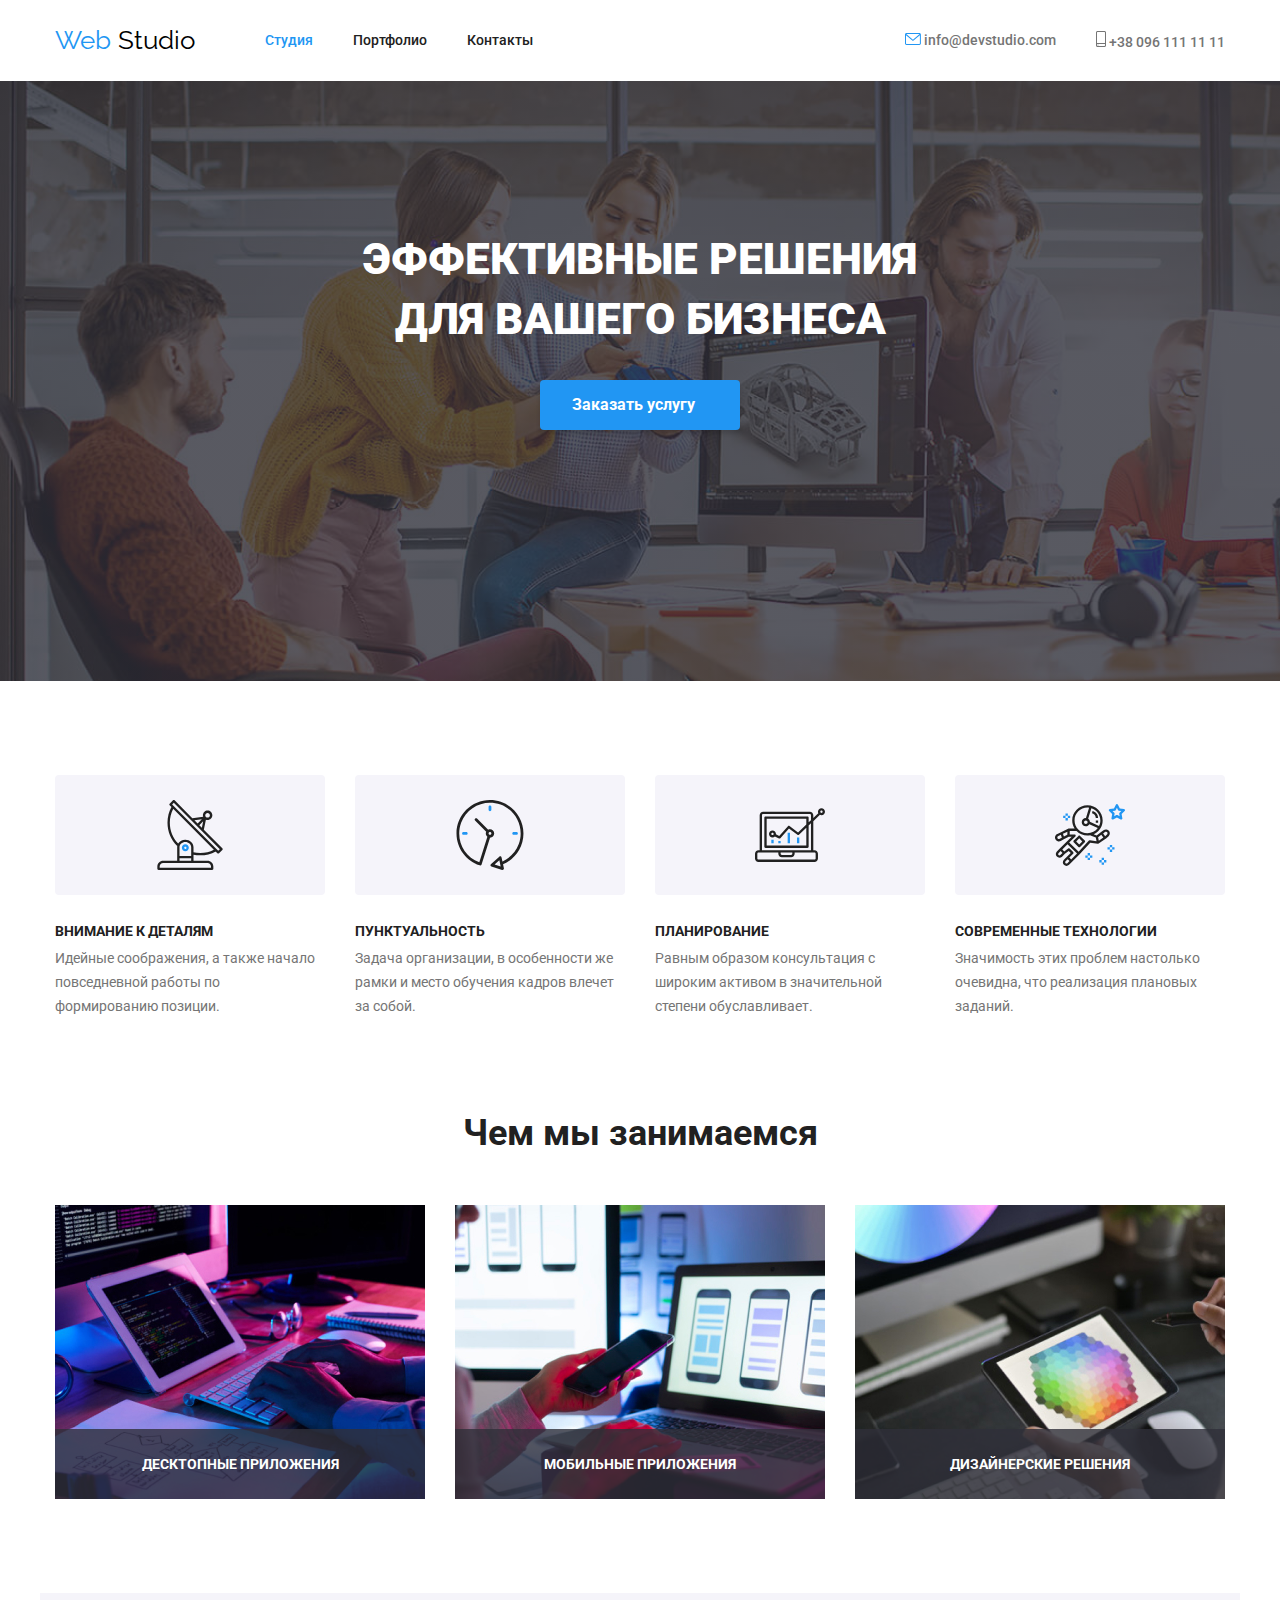
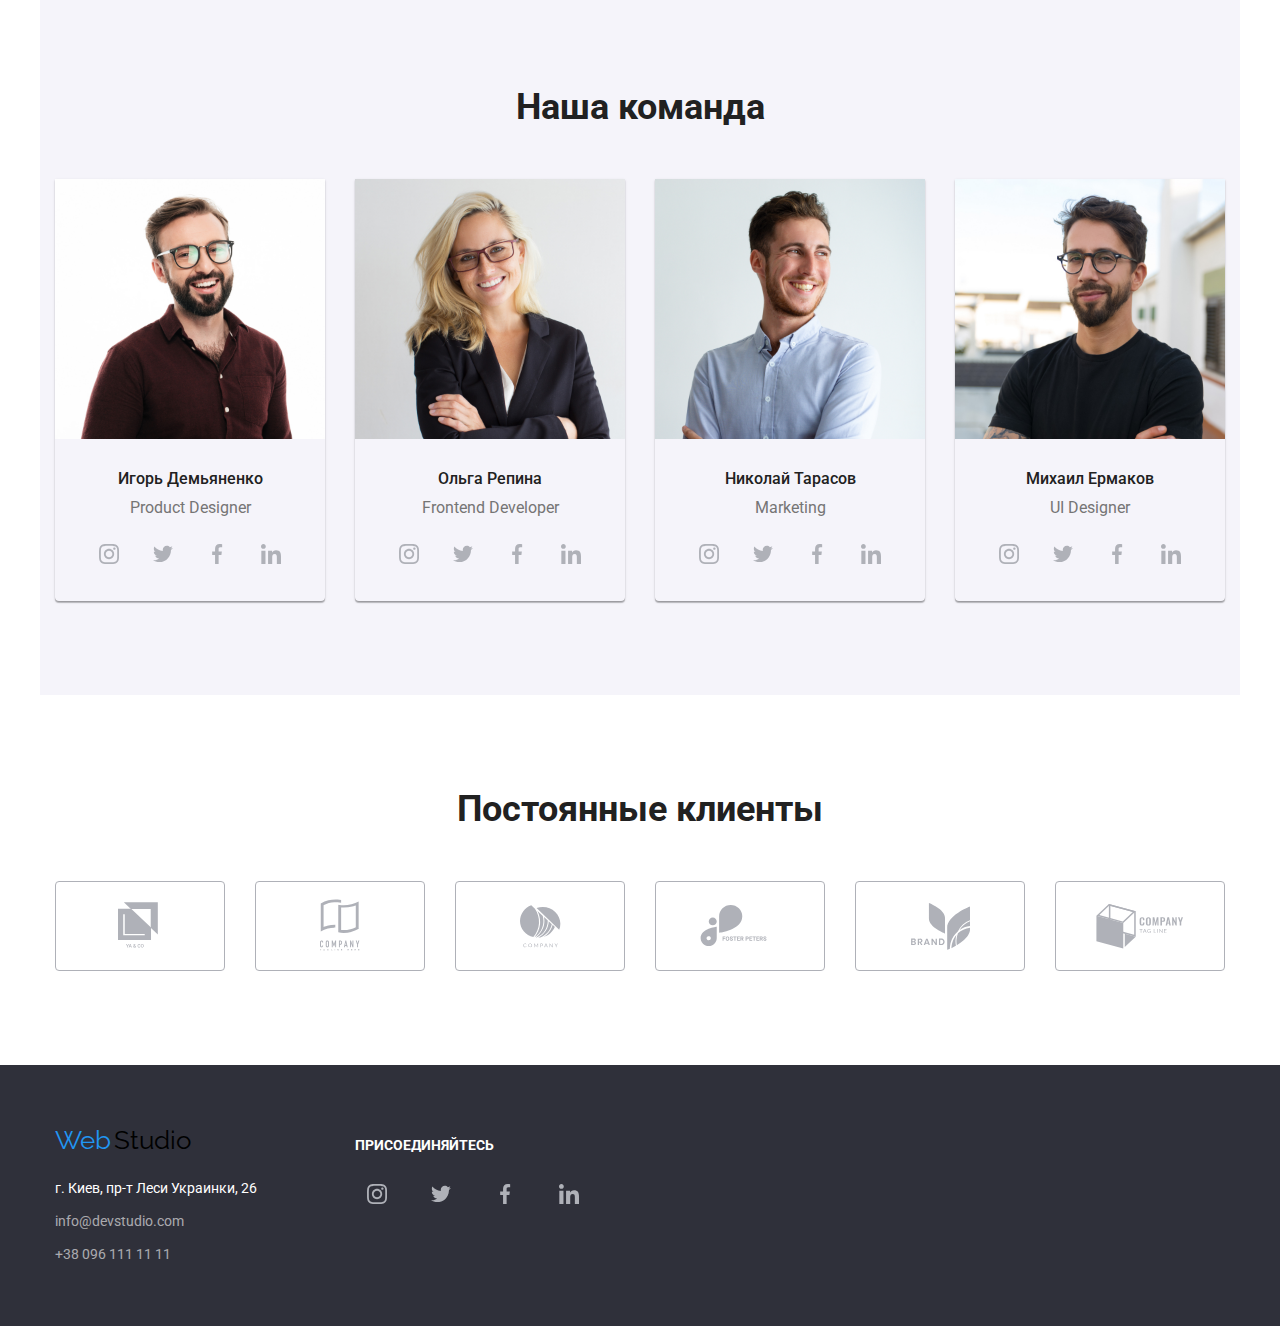
==== index.html @ 3f3c2514 "Верстка сайта ver.1" ====
<!DOCTYPE html>
<html lang="en">
<head>
    <meta charset="UTF-8">
    <meta name="viewport" content="width=device-width, initial-scale=1.0">
    <title>WebStudio</title>
    <link href="https://fonts.googleapis.com/css2?family=Raleway:wght@700&family=Roboto:wght@400;500;700;900&display=swap" rel="stylesheet">
    <link rel="stylesheet" href="./css/normalize.css">
    <link rel="stylesheet" href="./css/styles.css" >
    
    
</head>
<body>
    <!--Шапка-->
<header class="header">
    <div class="container">
        <div class="nav-container">
            <nav class="nav-container">
            
                <a class="logo link list" href="./index.html"><span class="title-web link list">Web </span><span class="title-studio link list">Studio</span></a>
                <ul class="site-nav list nav-container">
                    <li class="link"><a class="link list current" href="./index.html">Студия</a></li>
                    <li class="link"><a class="link list" href="./portfolio.html">Портфолио</a></li>
                    <li class="link"><a class="list link" href="">Контакты</a></li>
                </ul>
        
            </nav>
        
           <ul class="auth-nav list nav-container">
               <li class="link">
                   <a class="list link" href="mailto:info@devstudio.com">
                       <svg class="auth-nav-svg" width="16" height="12">
                           <use href="./images/symbol-defs.svg#icon-envelope"></use>
                       </svg>
                       info@devstudio.com
                   </a>   
               </li>
               <li class="link"><a class="list link" href="tel:+380961111111">
                <svg class="auth-nav-svg"  width="10" height="16">
                    <use href="./images/symbol-defs.svg#icon-smartphone"></use>
                </svg>
                +38 096 111 11 11</a></li>
           </ul>
        </div>
              
     </div>
</header>
<!--герой-->
<main>
    <section class="hero">
        <div class="container">
            <h1 class="hero-title">Эффективные решения <br> для вашего бизнеса</h1>
        <button class="baner list btn-baner" type="button">Заказать услугу</button>
        </div>
    </section>

<!--Особености-->

    <section class="promo" >
       <div class="container">
        <ul class="list">
            <li class="feature">
                    <div class="future-images">
                        <svg class="svg-future">
                            <use href="./images/symbol-defs.svg#icon-antenna"></use>
                        </svg>
                    </div>
                   <h3 class="title">Внимание к деталям</h3>
                   <p class="about">Идейные соображения, а также начало повседневной работы по формированию позиции.</p>
                
            </li>
            <li class="feature">
                    <div class="future-images">
                        <svg class="svg-future">
                            <use href="./images/symbol-defs.svg#icon-clock"></use>
                        </svg>
                    </div>
                   <h3 class="title">Пунктуальность</h3>
                   <p class="about">Задача организации, в особенности же рамки и место обучения кадров влечет за собой.</p>
           </li>
           <li class="feature">
                    <div class="future-images">
                        <svg class="svg-future">
                            <use href="./images/symbol-defs.svg#icon-diagram"></use>
                        </svg>
                    </div>
                   <h3 class="title">Планирование</h3>
                   <p class="about">Равным образом консультация с широким активом в значительной степени обуславливает.</p>
           </li>
           <li class="feature">
                    <div class="future-images">
                        <svg class="svg-future">
                            <use href="./images/symbol-defs.svg#icon-astronaut"></use>
                        </svg>
                    </div>            
                   <h3 class="title">Современные технологии</h3>
                   <p class="about">Значимость этих проблем настолько очевидна, что реализация плановых заданий.</p>
           </li>
        </ul>
       </div>
    </section>

    
<!--Чем мы занимаемся-->

    <section class="about-us"> 
          <div class="container">
            <h2 class="title-main">Чем мы занимаемся</h2>
            <ul class="list">
                <li class="box">
                    <img src="./images/box1.jpg" width="370" alt="box">
                    <h3 class="wwd">Десктопные приложения</h3>
                </li>
                <li class="box">
                    <img src="./images/box2.jpg" width="370" alt="box">
                    <h3 class="wwd"> Мобильные приложения</h3>
                </li>
                <li class="box">
                    <img src="./images/box3.jpg" width="370" alt="box">
                    <h3 class="wwd">Дизайнерские решения</h3>
                </li>
            </ul>
          </div>
    </section>

<!--Наша команда-->
    
    <section class="team">
        <div class="container">
            <h2 class="title-main">Наша команда</h2>
            <ul class="list">
                <li class="team-card">
                   <img src="./images/teamcard1.jpg" width="270" alt="team card">
                   <h3 class="team-name">Игорь Демьяненко</h3>
                   <p lang="en" class="team-prof"> Product Designer </p> 
                   <ul class="list social">
                        <li class="social-link">
                            <div class="team-icon">
                                <a href="" target="_blank" rel="noopener noreferrer">
                                    <svg class="team-icon-svg">
                                        <use href="./images/symbol-defs.svg#icon-instagram"></use>
                                    </svg> 
                                </a>
                            </div>
                        </li>
                        <li class="social-link">
                            <div class="team-icon">
                                <a href="" target="_blank" rel="noopener noreferrer">
                                    <svg class="team-icon-svg">
                                        <use href="./images/symbol-defs.svg#icon-twitter"></use>
                                    </svg> 
                                </a>
                            </div>
                        </li>
                        <li class="social-link">
                            <div class="team-icon">
                                <a href="" target="_blank" rel="noopener noreferrer">
                                    <svg class="team-icon-svg">
                                        <use href="./images/symbol-defs.svg#icon-facebook"></use>
                                    </svg> 
                                </a>
                            </div>
                        </li>
                        <li class="social-link">
                            <div class="team-icon">
                                <a href="" target="_blank" rel="noopener noreferrer">
                                    <svg class="team-icon-svg">
                                        <use href="./images/symbol-defs.svg#icon-linkedin"></use>
                                    </svg> 
                                </a>
                            </div>
                        </li>
                    </ul>
                </li>
                <li class="team-card">
                    <img src="./images/teamcard2.jpg" width="270" alt="team card">
                    <h3 class="team-name">Ольга Репина</h3>
                    <p lang="en" class="team-prof">Frontend Developer </p>
                    <ul class="list social">
                        <li class="social-link">
                            <div class="team-icon">
                                <a href="" target="_blank" rel="noopener noreferrer">
                                    <svg class="team-icon-svg">
                                        <use href="./images/symbol-defs.svg#icon-instagram"></use>
                                    </svg> 
                                </a>
                            </div>
                        </li>
                        <li class="social-link">
                            <div class="team-icon">
                                <a href="" target="_blank" rel="noopener noreferrer">
                                    <svg class="team-icon-svg">
                                        <use href="./images/symbol-defs.svg#icon-twitter"></use>
                                    </svg> 
                                </a>
                            </div>
                        </li>
                        <li class="social-link">
                            <div class="team-icon">
                                <a href="" target="_blank" rel="noopener noreferrer">
                                    <svg class="team-icon-svg">
                                        <use href="./images/symbol-defs.svg#icon-facebook"></use>
                                    </svg> 
                                </a>
                            </div>
                        </li>
                        <li class="social-link">
                            <div class="team-icon">
                                <a href="" target="_blank" rel="noopener noreferrer">
                                    <svg class="team-icon-svg">
                                        <use href="./images/symbol-defs.svg#icon-linkedin"></use>
                                    </svg> 
                                </a>
                            </div>
                        </li>
                    </ul>
                </li>    
                <li class="team-card">
                    <img src="./images/teamcard3.jpg" width="270" alt="team card">
                    <h3 class="team-name">Николай Тарасов</h3>
                    <p lang="en" class="team-prof"> Marketing </p>
                    <ul class="list social">
                        <li class="social-link">
                            <div class="team-icon">
                                <a href="" target="_blank" rel="noopener noreferrer">
                                    <svg class="team-icon-svg">
                                        <use href="./images/symbol-defs.svg#icon-instagram"></use>
                                    </svg> 
                                </a>
                            </div>
                        </li>
                        <li class="social-link">
                            <div class="team-icon">
                                <a href="" target="_blank" rel="noopener noreferrer">
                                    <svg class="team-icon-svg">
                                        <use href="./images/symbol-defs.svg#icon-twitter"></use>
                                    </svg> 
                                </a>
                            </div>
                        </li>
                        <li class="social-link">
                            <div class="team-icon">
                                <a href="" target="_blank" rel="noopener noreferrer">
                                    <svg class="team-icon-svg">
                                        <use href="./images/symbol-defs.svg#icon-facebook"></use>
                                    </svg> 
                                </a>
                            </div>
                        </li>
                        <li class="social-link">
                            <div class="team-icon">
                                <a href="" target="_blank" rel="noopener noreferrer">
                                    <svg class="team-icon-svg">
                                        <use href="./images/symbol-defs.svg#icon-linkedin"></use>
                                    </svg> 
                                </a>
                            </div>
                        </li>
                    </ul>
                </li>
                <li class="team-card">
                    <img src="./images/teamcard4.jpg" width="270" alt="team card">
                    <h3 class="team-name">Михаил Ермаков</h3>
                    <p lang="en" class="team-prof"> UI Designer </p>
                    <ul class="list social">
                        <li class="social-link">
                            <div class="team-icon">
                                <a href="" target="_blank" rel="noopener noreferrer">
                                    <svg class="team-icon-svg">
                                        <use href="./images/symbol-defs.svg#icon-instagram"></use>
                                    </svg> 
                                </a>
                            </div>
                        </li>
                        <li class="social-link">
                            <div class="team-icon">
                                <a href="" target="_blank" rel="noopener noreferrer">
                                    <svg class="team-icon-svg">
                                        <use href="./images/symbol-defs.svg#icon-twitter"></use>
                                    </svg> 
                                </a>
                            </div>
                        </li>
                        <li class="social-link">
                            <div class="team-icon">
                                <a href="" target="_blank" rel="noopener noreferrer">
                                    <svg class="team-icon-svg">
                                        <use href="./images/symbol-defs.svg#icon-facebook"></use>
                                    </svg> 
                                </a>
                            </div>
                        </li>
                        <li class="social-link">
                            <div class="team-icon">
                                <a href="" target="_blank" rel="noopener noreferrer">
                                    <svg class="team-icon-svg">
                                        <use href="./images/symbol-defs.svg#icon-linkedin"></use>
                                    </svg> 
                                </a>
                            </div>
                        </li>
                    </ul>
                </li>
            </ul>
        </div>
    </section>

<!--Клиєнти-->

    <section class="clients">
           <div class="container">
            <h2 class="title-main">Постоянные клиенты</h2>
            <ul class="list">
                <li class="clients-padding">
                    <div class="conteiner-clients-logo">
                        <a href="" aria-label="Силка на YA & CO" target="_blank" rel="noopener noreferrer">
                            <svg class="clients-logo-svg" width="44" height="49">
                                <use href="./images/symbol-defs.svg#icon-logo_1"></use>
                            </svg> 
                        </a>
                    </div>
                </li>
                <li class="clients-padding">
                    <div class="conteiner-clients-logo">
                        <a href="" aria-label="Силка на Company Tagline Here" target="_blank" rel="noopener noreferrer">
                            <svg class="clients-logo" width="40" height="52">
                                <use href="./images/symbol-defs.svg#icon-logo_2"></use>
                           </svg> 
                        </a>
                    </div>
                </li>
                <li class="clients-padding">
                    <div class="conteiner-clients-logo">
                        <a href="" aria-label="Силка на Company" target="_blank" rel="noopener noreferrer">
                            <svg class="clients-logo-svg" width="41" height="43">
                                <use href="./images/symbol-defs.svg#icon-logo_3"></use>
                           </svg> 
                        </a>
                    </div>
                </li>
                <li class="clients-padding">
                    <div class="conteiner-clients-logo">
                        <a href="" aria-label="Силка на Froster Peters" target="_blank" rel="noopener noreferrer">
                            <svg class="clients-logo-svg" width="80" height="42">
                                <use href="./images/symbol-defs.svg#icon-logo_4"></use>
                           </svg> 
                        </a>
                    </div>
                </li>
                <li class="clients-padding">
                    <div class="conteiner-clients-logo">
                        <a href="" aria-label="Силка на Brand" target="_blank" rel="noopener noreferrer">
                            <svg class="clients-logo-svg" width="59" height="47">
                                <use href="./images/symbol-defs.svg#icon-logo_5"></use>
                           </svg> 
                        </a>
                    </div>
                </li>
                <li class="clients-padding">
                    <div class="conteiner-clients-logo">
                        <a href="" aria-label="Силка на Company Tagline" target="_blank" rel="noopener noreferrer">
                            <svg class="clients-logo-svg" width="88" height="45">
                                <use href="./images/symbol-defs.svg#icon-logo_6"></use>
                           </svg> 
                        </a>
                    </div>
                </li>
           </div>
            </ul>
    </section>

</main>
<!-- Подвал -->
<footer>
    <div class="container">
        <div class="container-address">
            <div class="container-webstudio">
                <a class="title link list" href="./index.html">
                    <span class="title-web">Web</span> <span class="title-studio">Studio</span>
                </a>
            </div>
            <address>
                <ul class="list">
                    <li class="street">г. Киев, пр-т Леси Украинки, 26</li>
                    <li class="address"><a class="address link list" href="mailto:info@devstudio.com">info@devstudio.com</a></li>
                    <li class="address"><a class="address link list" href="tel:+380961111111">+38 096 111 11 11</a></li>
                </ul>
            </address>  
        </div>
         <div class="container-folow-me">         
                <p class="footer-title">Присоединяйтесь</p>
                <ul class="folow list">
                    <li class="folow social-link">
                        <div class="team-icon">
                            <a class="link list" href="" aria-label="Силка на instagram" target="_blank" rel="noopener noreferrer">
                                <svg class="team-icon-svg">
                                    <use href="./images/symbol-defs.svg#icon-instagram"></use>
                                </svg> 
                            </a>
                        </div>
                    </li>
                    <li class="folow social-link">
                        <div class="team-icon">
                            <a class="link list" href="" aria-label="Силка на twitter" target="_blank" rel="noopener noreferrer">
                                <svg class="team-icon-svg">
                                    <use href="./images/symbol-defs.svg#icon-twitter"></use>
                                </svg> 
                            </a>
                        </div>
                    </li>
                    <li class="folow social-link">
                        <div class="team-icon">
                            <a class="link list" href="" aria-label="Силка на facebook" target="_blank" rel="noopener noreferrer">
                                <svg class="team-icon-svg">
                                    <use href="./images/symbol-defs.svg#icon-facebook"></use>
                                </svg> 
                            </a>
                        </div>
                    </li>
                    <li class="folow social-link">
                        <div class="team-icon">
                            <a class="link list" href="" aria-label="Силка на linkedin" target="_blank" rel="noopener noreferrer">
                                <svg class="team-icon-svg">
                                    <use href="./images/symbol-defs.svg#icon-linkedin"></use>
                                </svg> 
                            </a>
                        </div>
                    </li>
                </ul>  
        </div>
            <!-- <div class="container-folow">
                    <p class="footer-title">Подпишитесь на рассылку</p>
                    
                    
                        <ul> 
                            <li><a href="mailto:info@devstudio.com">E-mail</a></li>
                            <li><button type="button" class="link" >Подписаться</button></li>
                        </ul> 
                    
            </div>  -->
    </div>
</footer>
<script src="./js/modal.js"></script>
</body>
</html>
---- css/styles.css ----
/* CSS rules to specify families

font-family: 'Raleway', sans-serif;
font-family: 'Roboto', sans-serif; */

*,*::before,
*::after {
  box-sizing: inherit;
  /* outline: 1px solid red; */
}
/*  CCS перемение*/
:root {
   --primary-text-color: #757575;
   --title-text-color: #212121;
   --color-text-white: #ffffff 
}

body {
    box-sizing: border-box;
    background-color: #ffffff;
    color: var(--primary-text-color);
    font-family: 'Roboto', sans-serif;
    font-size: 14px;
    
}  
img {
    display: block;
}

h2, h3, p, img {
    margin: 0 0;
}

.list {
    border: none;
    list-style: none; 
    text-decoration: none;
    margin: 0 0;
    padding: 0 0;
   }

.container-nav {
    width: 1200px;
    padding-left: 15px;
    padding-right: 15px;
    margin: 0 auto;
    border-bottom: 1px solid #ECECEC;
    
}   
.nav-container {
    display: flex;
    align-items: center;
}

.header > .container {
    width: 1200px;
    padding: 25px 15px; 
    margin: 0 auto;
    
}   


/* .logo.link:hover,
.logo.link:focus, */
.site-nav .link:hover,
.site-nav .link:focus,
.auth-nav .link:hover,
.auth-nav .link:focus {
    color: #2196f3;
}

.site-nav .link.current,
.site-nav-portfolio .link.current{
    color: #2196F3;
    } 

.social-link :hover,
.social-link :focus {
    background-color: #2196F3;
}

.team-icon-svg :hover,
.team-icon-svg :focus {
    fill: #fff;
}

.conteiner-clients-logo :hover,
.conteiner-clients-logo :focus {
    border: 1px solid #2196F3;
    border-radius: 4px;
}
    
.site-nav .list {
    padding-top: 32px;
    padding-bottom: 32px;
    
    color: #212121;
    font-weight: 500;
    line-height: 1.142;
    } 

.site-nav .link:not(:last-child),
.auth-nav .link:not(:last-child){
    margin-right: 40px;
} 
.auth-nav{
    margin-left: auto;
}
.auth-nav .list {
    padding-top: 32px;
    padding-bottom: 32px;
    
    justify-content: flex-end;
    color: var(--primary-text-color);
    font-weight: 500;
    line-height:1.142;
   }

.auth-nav-svg {
    width: 16;
    height: 12;
}   

/* site nav */  
.title-web {
    padding-top: 24px;
    padding-bottom: 24px;

    font-family: 'Raleway', sans-serif;
    color:#2196F3;
    font-size: 26px;
    line-height: 1.192;
   
}

.title-studio {
    padding-top: 24px;
    padding-bottom: 24px;
    margin-right: 70px;
    font-family: 'Raleway', sans-serif;
    color: #000000;
    font-size: 26px;
    line-height: 1.192;
    }


   /*main*/

.hero {
    /* background:rgba(47, 48, 58, 0.8); */
    background-image: linear-gradient(to right, rgba(47, 48, 58, 0.8), rgba(47, 48, 58, 0.8)), url('../images/Header.jpg');
    background-repeat: no-repeat;
    background-size: cover;
    background: ;
   }

.hero .container {
    width: 1200px;
    height: 600px;
    padding: 120px 60px;
    margin: auto;
   
}
.hero-title {
/*    
    left: 732px;
    top: 440px; */
    color: var(--color-text-white);
    font-size: 44px;
    font-weight: 900;
    line-height:1.363;
    text-align: center;
    text-transform: uppercase;
    /* width: 1600px;
    height: 600px; */
    /* left: 0px; */
    /* top: 80px; */
    /* background: rgba(47, 48, 58, 0.8); */
    }
    
 .title-main {
    color: var(--title-text-color);
    font-weight: bold;
    font-size: 36px;
    line-height: 1.166;
    text-align: center;
    }

.baner {
    margin: 30px auto;
    width: 200px;
    height: 50px;
    padding: 10px 32px;
    color: var(--color-text-white);  
    background-color: #2196F3;  
    font-size: 16px;
    font-weight: 700;
    line-height:0.533;
    display: flex;
    align-items: center;
    text-align: center;
    box-shadow: 0px 4px 4px rgba(0, 0, 0, 0.15);
    border-radius: 4px;
    }

.btn-baner:hover,
.btn-baner:focus {
    color: var(--title-text-color);
    background-color: #ffffff;
    }

    /* Особености */




 .promo > .container {
    width: 1200px;
    padding: 94px 15px;
    margin: 0 auto;
}

.promo  .list {
    display: flex;
}

.promo  .feature:not(:last-child) {
    margin-right: 30px;
}

.future-images {
    width: 270px;
    height: 120px;
    background: #F5F4FA;
    border-radius: 4px;
    padding: 25px 100px;
}

.svg-future {
    width: 70px;
    height: 70px;
}

.feature > .title  {
    color: var(--title-text-color); 
    font-weight: bold;
    font-size: 14px;
    line-height: 0.875;
    text-transform: uppercase;
    margin-top: 30px;
    }

.feature > .about {
    width: 270px;
    margin-top: 10px;
    line-height: 1.714;
   }

/* .promo .container {
    width: 270px;

}

.feature {
    width: 270px;
    height: 120px;
    background: #F5F4FA;
    border-radius: 4px;
    padding: 25px 100px;
} */

 /* about-us */

.about-us > .container {
        width: 1200px;
        padding-top: 0;
        padding-bottom: 94px;
        padding-left: 15px;
        padding-right: 15px;
        margin: 0 auto;
        }

.about-us  .list{
    display: flex;
    margin-top: 50px;
}

.about-us .box:not(:last-child){
margin-right: 30px;
}

.box {
    position: relative;
}

.box .wwd {
    position: absolute;
    bottom: 0;
    left: 0;
    padding: 27px 85px;
    width: 370px;
    font-size: 14px;
    line-height: 1.142;
    text-align: center;
    font-weight: bold;
    text-transform: uppercase;
    color: var(--color-text-white);
    background-color: rgba(47, 48, 58,0.8); 
}

   /* Наша команда */

.team > .container {
    width: 1200px;
    padding: 94px 15px;
    margin: 0 auto;
    background: #F5F4FA;
 }

.team  .list {
    display: flex;
} 

.team .team-card:not(:last-child){
    margin-right: 30px;
}
.team .team-card {
    margin-top: 50px;
    box-shadow: 0px 1px 3px rgba(0, 0, 0, 0.12), 0px 1px 1px rgba(0, 0, 0, 0.14), 0px 2px 1px rgba(0, 0, 0, 0.2);
    border-radius: 0px 0px 4px 4px;
 }
.team .team-name {
     margin-top: 30px;
     margin-bottom: 10px;
     color: var(--title-text-color);
     font-size:  16px;
     font-weight: 500;
     line-height: 1.187;
     text-align: center;
     }
.team .team-prof  {
     margin-bottom: 16px;
     font-size: 16px;
     line-height: 1.187;
     text-align: center;
     }

.list.social {
    margin-bottom: 24px;
    margin-left: 32px;
}
     
.team-icon {
    display: flex;
    align-items: center;
    justify-content: center;
    width: 44px;
    height: 44px;
    margin-right: 10px;
    border-radius: 50%;
    
}

.team-icon-svg {
    width: 20px;
    height: 20px;
    fill: #AFB1B8;
}


    /* clients */

.clients .container {
    width: 1200px;
    padding: 94px 15px;
    margin: 0 auto;
}

.clients .list {
    margin-top: 50px;
    display: flex;
    /* justify-content: center; */
    
}

/* .clients .clients-padding{
    display: block;
    padding-left: 50px;
    width: 170px;
    border: 1px solid #AFB1B8;
    box-sizing: border-box;
    border-radius: 4px;
    align-items: center;
    justify-content: center;
} */

.conteiner-clients-logo {
    width: 170px;
    height: 90px;
    display: flex;
    align-items: center;
    justify-content: center;
    border: 1px solid #AFB1B8;
    border-radius: 4px;
    
    
}

.clients-logo-svg {
    display: flex;
}

.clients .clients-padding:not(:last-child){
    margin-right: 30px;
} 

    /* footer */
footer {
       background: #2F303A;
}
footer .container {
    display: flex;
    flex-direction: row;
    width: 1200px;
    padding: 60px 15px;
    margin: 0 auto;
}

.container-address {
    width: 300px;
}
.footer-title {
    width: 300px;
    color: var(--color-text-white);
    line-height: 16px;
    letter-spacing: 1.142;
    font-weight: bold;
    text-transform: uppercase;
}
.street {
    width: 300px;
    margin-top: 20px;
    color: var(--color-text-white);
    line-height: 24px;
    letter-spacing: 1.714;
    font-style: normal;
}
.address {
    margin-top: 9px;
    color:rgba(255, 255, 255, 0.6);
    line-height: 24px;
    font-style: normal;
}

.container-folow-me {
    width: 300px;
    padding-top: 12px;
} 

.container-folow-me .folow.list {
    display: flex;
    flex-wrap: wrap;
    width: 300px;
    margin-top: 20px;
   }

.folow {
    margin-right: 10px;
   }

.folow.list:not(:last-child) {
    margin-right: 0;
}

.container-folow {
    display: block;
    width: 600px;
    padding-top: 12px;
    
}

/* CSS Portfolio */

.site-nav-portfolio .link{
    padding-top: 32px;
    padding-bottom: 32px;
    
    color: #212121;
    font-weight: 500;
    font-weight: 14px;
    line-height: 1.142x;
    }

.site-nav-portfolio .link:not(:last-child),
.auth-nav .link:not(:last-child){
    margin-right: 40px;
}

.site-nav-portfolio .link:hover,
.site-nav-portfolio .link:focus,
.address :hover,
.address :focus {
    color: #2196f3;
}  

.btn:hover,
.btn:focus {
    color: var(--color-text-white);
    background-color: #2196F3;
    box-shadow: 0px 3px 1px rgba(0, 0, 0, 0.1), 0px 1px 2px rgba(0, 0, 0, 0.08), 0px 2px 2px rgba(0, 0, 0, 0.12);
}

.section-filtr .container-filtr{
   width: 1200px;
   padding-left: 15px;
   padding-right: 15px;
   margin: 94px auto 34px; 
    
}

.projects-filtr{
    
    display: flex;
    justify-content: center;
}

.projects-filtr .link:not(:last-child){
    margin-right: 8px;
}

.container-projects{
    width: 1200px;
    padding: 0 15px;
    margin: 0 auto 94px;
} 

.container-projects .projects.item {
   display: flex;
   flex-wrap: wrap;
   margin: -15px;
   }

.container.projectr.about{
    position: relative;
    display: block;
    width: 370px;
    border-left: 1px solid #EEEEEE;
    border-right: 1px solid #EEEEEE;
    border-bottom: 1px solid #EEEEEE;
    /* border: 1px solid #EEEEEE;
    box-sizing: border-box; */
}   
.list-item{
    /* border: 1px solid #EEEEEE;
    box-sizing: border-box;
    width: 370px; */
    margin: 15px;
   /* width: calc((100% - 60px) / 3);
   margin-bottom: 30px;
   margin-right: 30px; */
}

.projects.item .list{
    
}

/* .list-item:nth-child(3n){
    margin-right: 0;
}

.list-item:nth-last-child(-n + 3) {
    margin-bottom: 0;
} */

.filtr {
    padding: 6px 22px;
    color: var(--title-text-color);
    font-size: 16px;
    font-weight: 500;
    line-height: 1.625;
    border-radius: 4px;
    background-color: #F5F4FA;
   }

.project-title {
    margin: 20px 24px 0;
    color: var(--title-text-color);
    font-weight: bold;
    font-size: 18px;
    line-height: 2;
    }
.project-filtr {
    margin: 4px 24px 20px;
    color: var(--primary-text-color);
    font-size: 16px;
    line-height: 1.875;
    }

.projectr-about {
    position: absolute;
    left: 0;
    bottom: 110px;
    display: ;
    color: var(--color-text-white);
    font-size: 18px;
    line-height: 1.5;
    background-color: #2196F3;
    width: 370px;
}
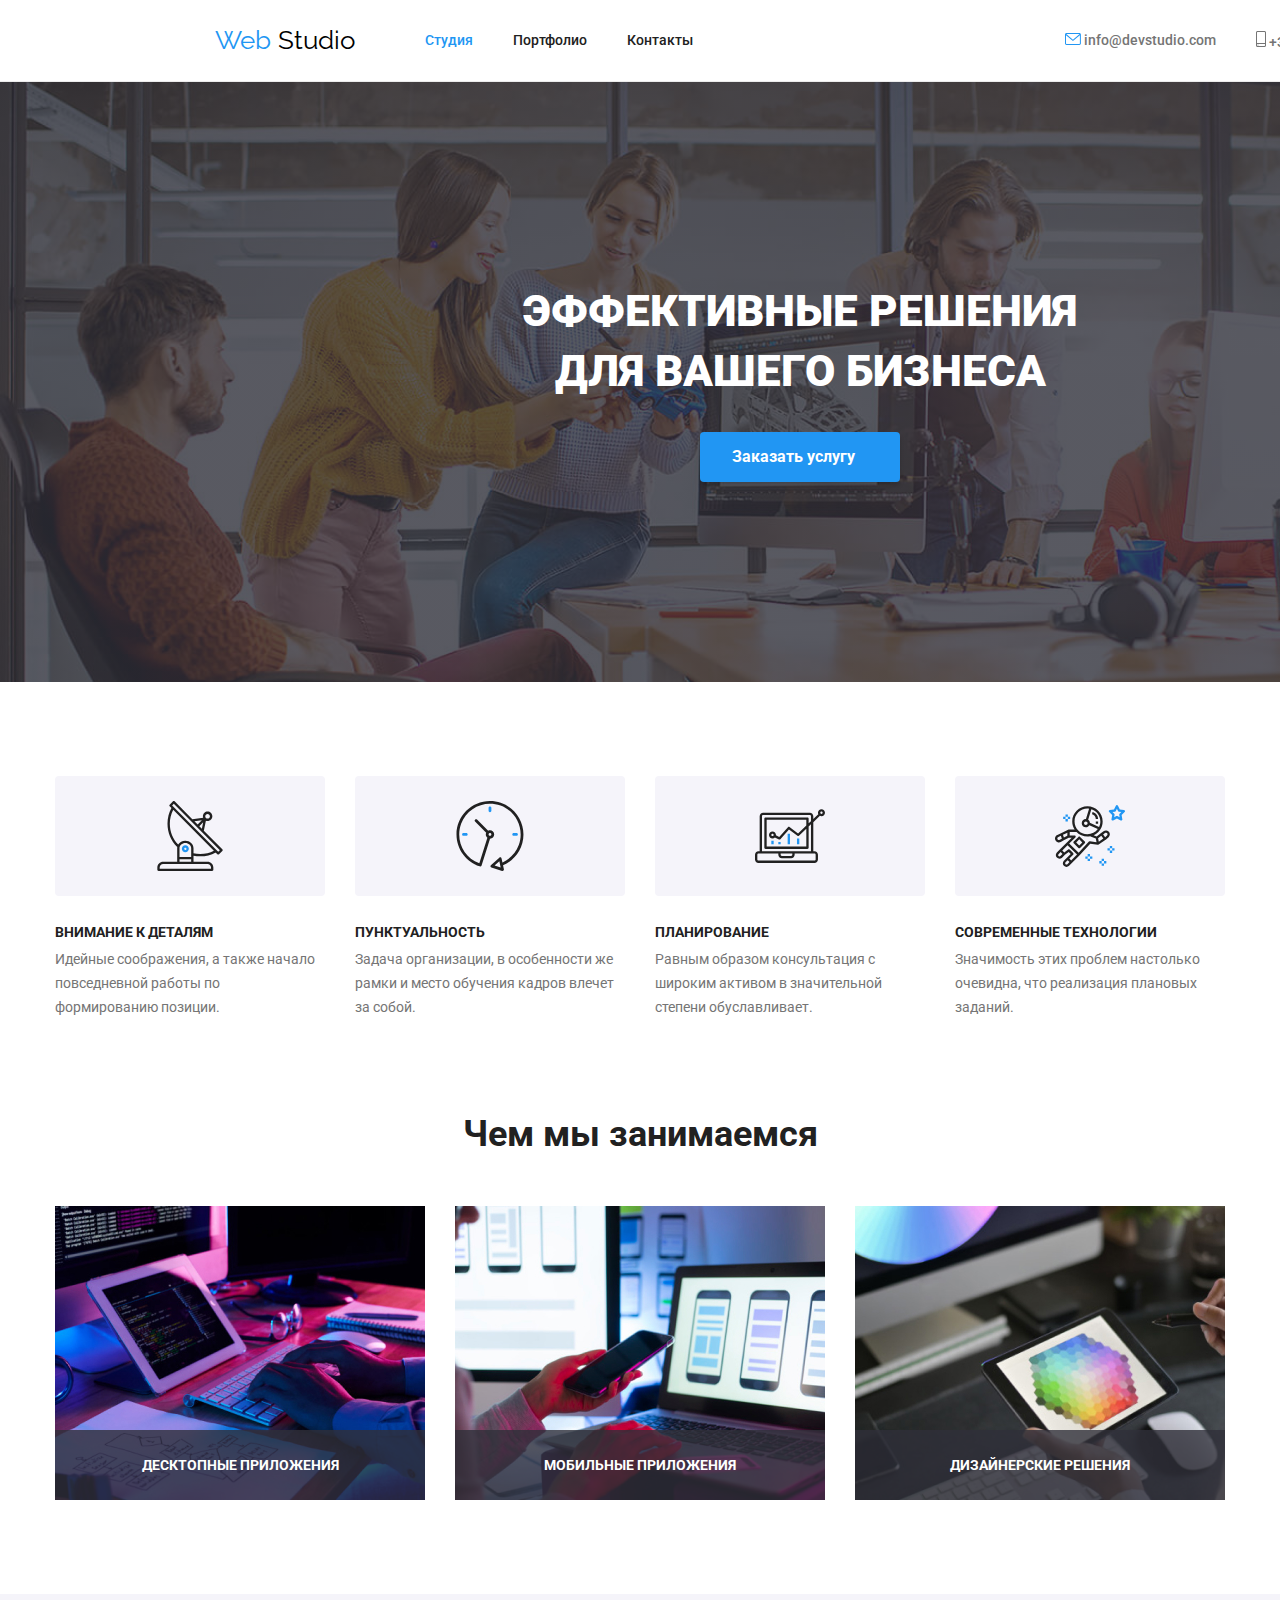
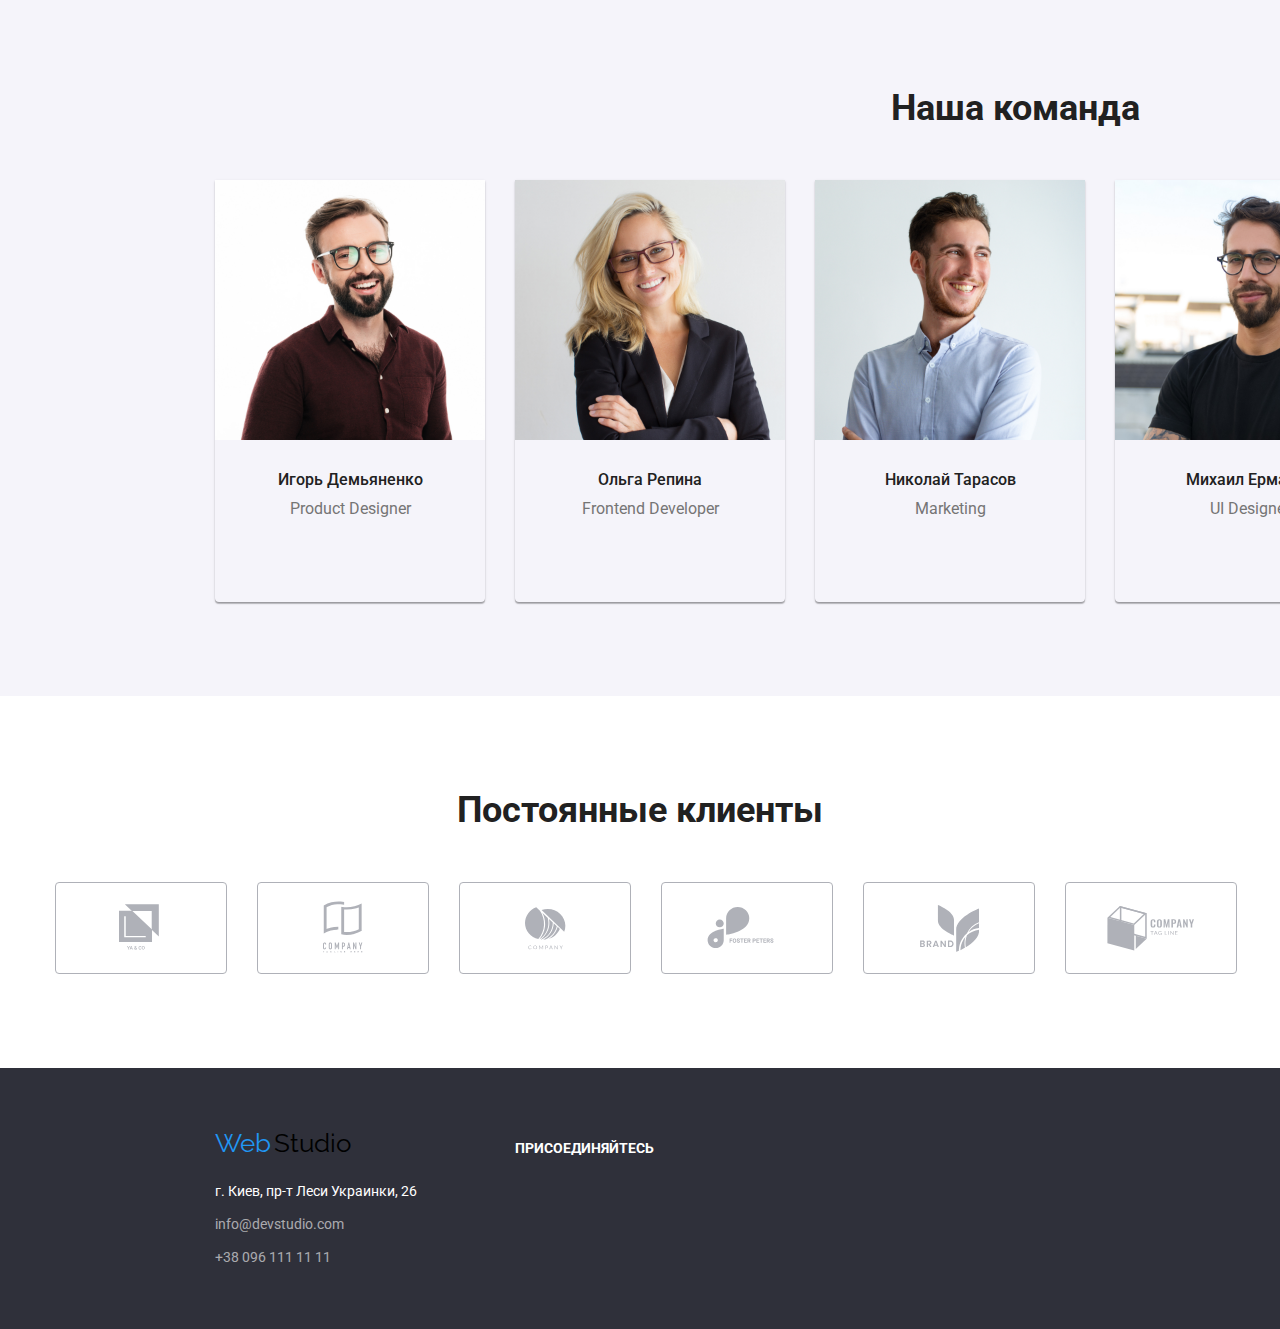
==== commit e92f1818: "Верстка сайта ver.1.2" ====
--- a/index.html
+++ b/index.html
@@ -50,7 +50,7 @@
     <section class="hero">
         <div class="container">
             <h1 class="hero-title">Эффективные решения <br> для вашего бизнеса</h1>
-        <button class="baner list btn-baner" type="button">Заказать услугу</button>
+        <button data-modal-open class="baner list btn-baner" type="button">Заказать услугу</button>
         </div>
     </section>
 
@@ -127,7 +127,7 @@
     
     <section class="team">
         <div class="container">
-            <h2 class="title-main">Наша команда</h2>
+            <h2 class="title-main team">Наша команда</h2>
             <ul class="list">
                 <li class="team-card">
                    <img src="./images/teamcard1.jpg" width="270" alt="team card">
@@ -369,8 +369,15 @@
             </ul>
     </section>
 
+    <script src="./js/modal.js"></script>    
+
 </main>
+
+
 <!-- Подвал -->
+
+
+
 <footer>
     <div class="container">
         <div class="container-address">
@@ -440,6 +447,13 @@
             </div>  -->
     </div>
 </footer>
+
+
+<div class="backdrop is-hidden" data-modal>
+    <div class="modal">
+        <button data-modal-close>Закрить</button>
+    </div>
+</div>
 <script src="./js/modal.js"></script>
 </body>
 </html>--- a/css/styles.css
+++ b/css/styles.css
@@ -44,12 +44,18 @@
     padding-left: 15px;
     padding-right: 15px;
     margin: 0 auto;
-    border-bottom: 1px solid #ECECEC;
+    
     
 }   
 .nav-container {
     display: flex;
     align-items: center;
+}
+
+.header {
+    margin: 0 auto;
+    width: 1600px;
+    border-bottom: 1px solid #ECECEC;
 }
 
 .header > .container {
@@ -65,29 +71,39 @@
 .site-nav .link:hover,
 .site-nav .link:focus,
 .auth-nav .link:hover,
-.auth-nav .link:focus {
+.auth-nav .link:focus,
+.auth-nav-svg:focus,
+.auth-nav-svg:hover {
     color: #2196f3;
+    fill: #2196f3;
 }
 
 .site-nav .link.current,
 .site-nav-portfolio .link.current{
     color: #2196F3;
-    } 
-
-.social-link :hover,
+   
+} 
+
+/* .social-link :hover,
 .social-link :focus {
     background-color: #2196F3;
-}
+} */
 
 .team-icon-svg :hover,
 .team-icon-svg :focus {
     fill: #fff;
-}
-
-.conteiner-clients-logo :hover,
-.conteiner-clients-logo :focus {
-    border: 1px solid #2196F3;
-    border-radius: 4px;
+    background-color: #2196F3;
+}
+
+.list-item:hover,
+.list-item:focus {
+    box-shadow: 0px 1px 1px rgba(0, 0, 0, 0.12), 0px 4px 4px rgba(0, 0, 0, 0.06), 1px 4px 6px rgba(0, 0, 0, 0.16);
+}
+
+.clients-padding :hover,
+.clients-padding :focus {
+    border: solid #2196F3;
+    fill: #2196f3; 
 }
     
 .site-nav .list {
@@ -119,7 +135,9 @@
 .auth-nav-svg {
     width: 16;
     height: 12;
+    fill: #757575;
 }   
+
 
 /* site nav */  
 .title-web {
@@ -147,36 +165,32 @@
    /*main*/
 
 .hero {
+   width: 1600px;
+    margin: 0 auto 0;
     /* background:rgba(47, 48, 58, 0.8); */
     background-image: linear-gradient(to right, rgba(47, 48, 58, 0.8), rgba(47, 48, 58, 0.8)), url('../images/Header.jpg');
     background-repeat: no-repeat;
     background-size: cover;
-    background: ;
-   }
+}
 
 .hero .container {
     width: 1200px;
     height: 600px;
-    padding: 120px 60px;
+    padding-top: 200px;
     margin: auto;
    
 }
+
 .hero-title {
-/*    
-    left: 732px;
-    top: 440px; */
+    margin-top: 0;
+    margin-bottom: 0;
     color: var(--color-text-white);
     font-size: 44px;
     font-weight: 900;
     line-height:1.363;
     text-align: center;
     text-transform: uppercase;
-    /* width: 1600px;
-    height: 600px; */
-    /* left: 0px; */
-    /* top: 80px; */
-    /* background: rgba(47, 48, 58, 0.8); */
-    }
+}
     
  .title-main {
     color: var(--title-text-color);
@@ -293,10 +307,14 @@
     position: relative;
 }
 
+.wwd {
+    position: absolute;
+    left: 0;
+    bottom: 0;
+}
+
 .box .wwd {
-    position: absolute;
-    bottom: 0;
-    left: 0;
+    
     padding: 27px 85px;
     width: 370px;
     font-size: 14px;
@@ -310,13 +328,21 @@
 
    /* Наша команда */
 
+.team {
+    margin: 0 auto ;
+    width: 1600px;
+    background: #F5F4FA;
+}
+
 .team > .container {
     width: 1200px;
     padding: 94px 15px;
     margin: 0 auto;
-    background: #F5F4FA;
- }
-
+}
+
+.title-main.team {
+    margin-bottom: 50px;
+}
 .team  .list {
     display: flex;
 } 
@@ -325,7 +351,6 @@
     margin-right: 30px;
 }
 .team .team-card {
-    margin-top: 50px;
     box-shadow: 0px 1px 3px rgba(0, 0, 0, 0.12), 0px 1px 1px rgba(0, 0, 0, 0.14), 0px 2px 1px rgba(0, 0, 0, 0.2);
     border-radius: 0px 0px 4px 4px;
  }
@@ -362,6 +387,7 @@
 }
 
 .team-icon-svg {
+    padding: 22px 22px;
     width: 20px;
     height: 20px;
     fill: #AFB1B8;
@@ -383,7 +409,13 @@
     
 }
 
-/* .clients .clients-padding{
+.clients-padding {
+    border: 1px solid #AFB1B8;
+    border-radius: 4px;
+
+}
+
+/* .clients {
     display: block;
     padding-left: 50px;
     width: 170px;
@@ -400,14 +432,15 @@
     display: flex;
     align-items: center;
     justify-content: center;
-    border: 1px solid #AFB1B8;
-    border-radius: 4px;
+    /* border: 1px solid #AFB1B8;
+    border-radius: 4px; */
     
     
 }
 
 .clients-logo-svg {
     display: flex;
+    fill: #AFB1B8;
 }
 
 .clients .clients-padding:not(:last-child){
@@ -416,7 +449,9 @@
 
     /* footer */
 footer {
-       background: #2F303A;
+   margin: 0 auto 0; 
+   width: 1600px; 
+   background: #2F303A;
 }
 footer .container {
     display: flex;
@@ -510,100 +545,162 @@
     box-shadow: 0px 3px 1px rgba(0, 0, 0, 0.1), 0px 1px 2px rgba(0, 0, 0, 0.08), 0px 2px 2px rgba(0, 0, 0, 0.12);
 }
 
-.section-filtr .container-filtr{
-   width: 1200px;
-   padding-left: 15px;
-   padding-right: 15px;
-   margin: 94px auto 34px; 
-    
-}
-
-.projects-filtr{
-    
-    display: flex;
-    justify-content: center;
-}
-
-.projects-filtr .link:not(:last-child){
-    margin-right: 8px;
-}
-
-.container-projects{
+.section-filtr {
     width: 1200px;
-    padding: 0 15px;
-    margin: 0 auto 94px;
-} 
-
-.container-projects .projects.item {
-   display: flex;
-   flex-wrap: wrap;
-   margin: -15px;
-   }
-
-.container.projectr.about{
+    padding-left: 15px;
+    padding-right: 15px;
+    padding-top: 94px;
+    padding-bottom: 94px;
+    margin: 0 auto 0; 
+     
+ }
+ 
+ .container-filtr {
+     margin-bottom: 50px;
+ }
+ 
+ .projects-filtr{
+     
+     display: flex;
+     justify-content: center;
+ }
+ 
+ .projects-filtr .link:not(:last-child){
+     margin-right: 8px;
+ }
+ 
+ .container-projects{
+     width: 1200px;
+     padding: 0 15px;
+     margin: 0 auto 0;
+ } 
+ 
+ .container-projects .projects.item {
+    display: flex;
+    flex-wrap: wrap;
+    margin: -15px;
+    }
+ 
+ .container.projectr.about{
     position: relative;
     display: block;
     width: 370px;
-    border-left: 1px solid #EEEEEE;
-    border-right: 1px solid #EEEEEE;
-    border-bottom: 1px solid #EEEEEE;
-    /* border: 1px solid #EEEEEE;
-    box-sizing: border-box; */
-}   
-.list-item{
-    /* border: 1px solid #EEEEEE;
-    box-sizing: border-box;
-    width: 370px; */
-    margin: 15px;
-   /* width: calc((100% - 60px) / 3);
-   margin-bottom: 30px;
-   margin-right: 30px; */
-}
-
-.projects.item .list{
-    
-}
-
-/* .list-item:nth-child(3n){
-    margin-right: 0;
-}
-
-.list-item:nth-last-child(-n + 3) {
-    margin-bottom: 0;
-} */
-
-.filtr {
-    padding: 6px 22px;
-    color: var(--title-text-color);
-    font-size: 16px;
-    font-weight: 500;
-    line-height: 1.625;
-    border-radius: 4px;
-    background-color: #F5F4FA;
-   }
-
-.project-title {
-    margin: 20px 24px 0;
-    color: var(--title-text-color);
-    font-weight: bold;
-    font-size: 18px;
-    line-height: 2;
+
+    transition-property: height;
+    transition-duration: 250ms; 
+    transition-timing-function: cubic-bezier(0.4, 0, 0.2, 1);
+     /* border-left: 1px solid #EEEEEE;
+     border-right: 1px solid #EEEEEE;
+     border-bottom: 1px solid #EEEEEE;
+     */
+ } 
+ 
+ .container.projectr.about img {
+     max-width: 100%;
+ } 
+ 
+ .container-project-title {
+     /* width: 370px; */
+     border-left: 1px solid #EEEEEE;
+     border-right: 1px solid #EEEEEE;
+     border-bottom: 1px solid #EEEEEE;
+ }
+ 
+ .list-item{
+     /* border: 1px solid #EEEEEE;
+     box-sizing: border-box;
+     width: 370px; */
+     margin: 15px;
+    /* width: calc((100% - 60px) / 3);
+    margin-bottom: 30px;
+    margin-right: 30px; */
+ }
+ 
+ .projects.item .list{
+     
+ }
+ 
+ /* .list-item:nth-child(3n){
+     margin-right: 0;
+ }
+ 
+ .list-item:nth-last-child(-n + 3) {
+     margin-bottom: 0;
+ } */
+ 
+ .filtr {
+     padding: 6px 22px;
+     color: var(--title-text-color);
+     font-size: 16px;
+     font-weight: 500;
+     line-height: 1.625;
+     border-radius: 4px;
+     background-color: #F5F4FA;
     }
-.project-filtr {
-    margin: 4px 24px 20px;
-    color: var(--primary-text-color);
-    font-size: 16px;
-    line-height: 1.875;
-    }
-
-.projectr-about {
+ 
+ .project-title {
+     margin: 0 24px 0;
+     padding-top: 20px;
+     color: var(--title-text-color);
+     font-weight: bold;
+     font-size: 18px;
+     line-height: 2;
+     }
+ .project-filtr {
+     margin: 4px 24px 20px;
+     color: var(--primary-text-color);
+     font-size: 16px;
+     line-height: 1.875;
+     }
+ 
+ .projectr-about {
+     display: inline-block;
+     position: absolute;
+     left: 0;
+     bottom: 110px;
+     width: 100%;
+     height: 73%;
+     opacity: 0;
+     text-align: center;
+     
+     /* display: none; */
+     color: var(--color-text-white);
+     font-size: 18px;
+     line-height: 1.5;
+     background-color: rgba(33, 150, 243, 0.9);;
+     width: 370px;
+     
+ }
+
+.container.projectr.about:hover .projectr-about {
+    opacity: 1;
+}
+
+
+.backdrop {
+    position: fixed;
+    left: 50%;
+    top: 25%;
+    transform: translate(-50%, -50%);
+    width: 1600px;
+    height: 1024px;
+    
+    background-color: rgba(0, 0, 0, 0.1);
+
+}
+
+.backdrop.is-hidden {
+    opacity: 0;
+    pointer-events: none;
+}
+
+.modal {
     position: absolute;
-    left: 0;
-    bottom: 110px;
-    display: ;
-    color: var(--color-text-white);
-    font-size: 18px;
-    line-height: 1.5;
-    background-color: #2196F3;
-    width: 370px;
+    left: 50%;
+    top: 50%;
+    transform: translate(-50%, -50%);
+    width: 528px;
+    height: 581px;
+    
+    background-color: #fff;
 }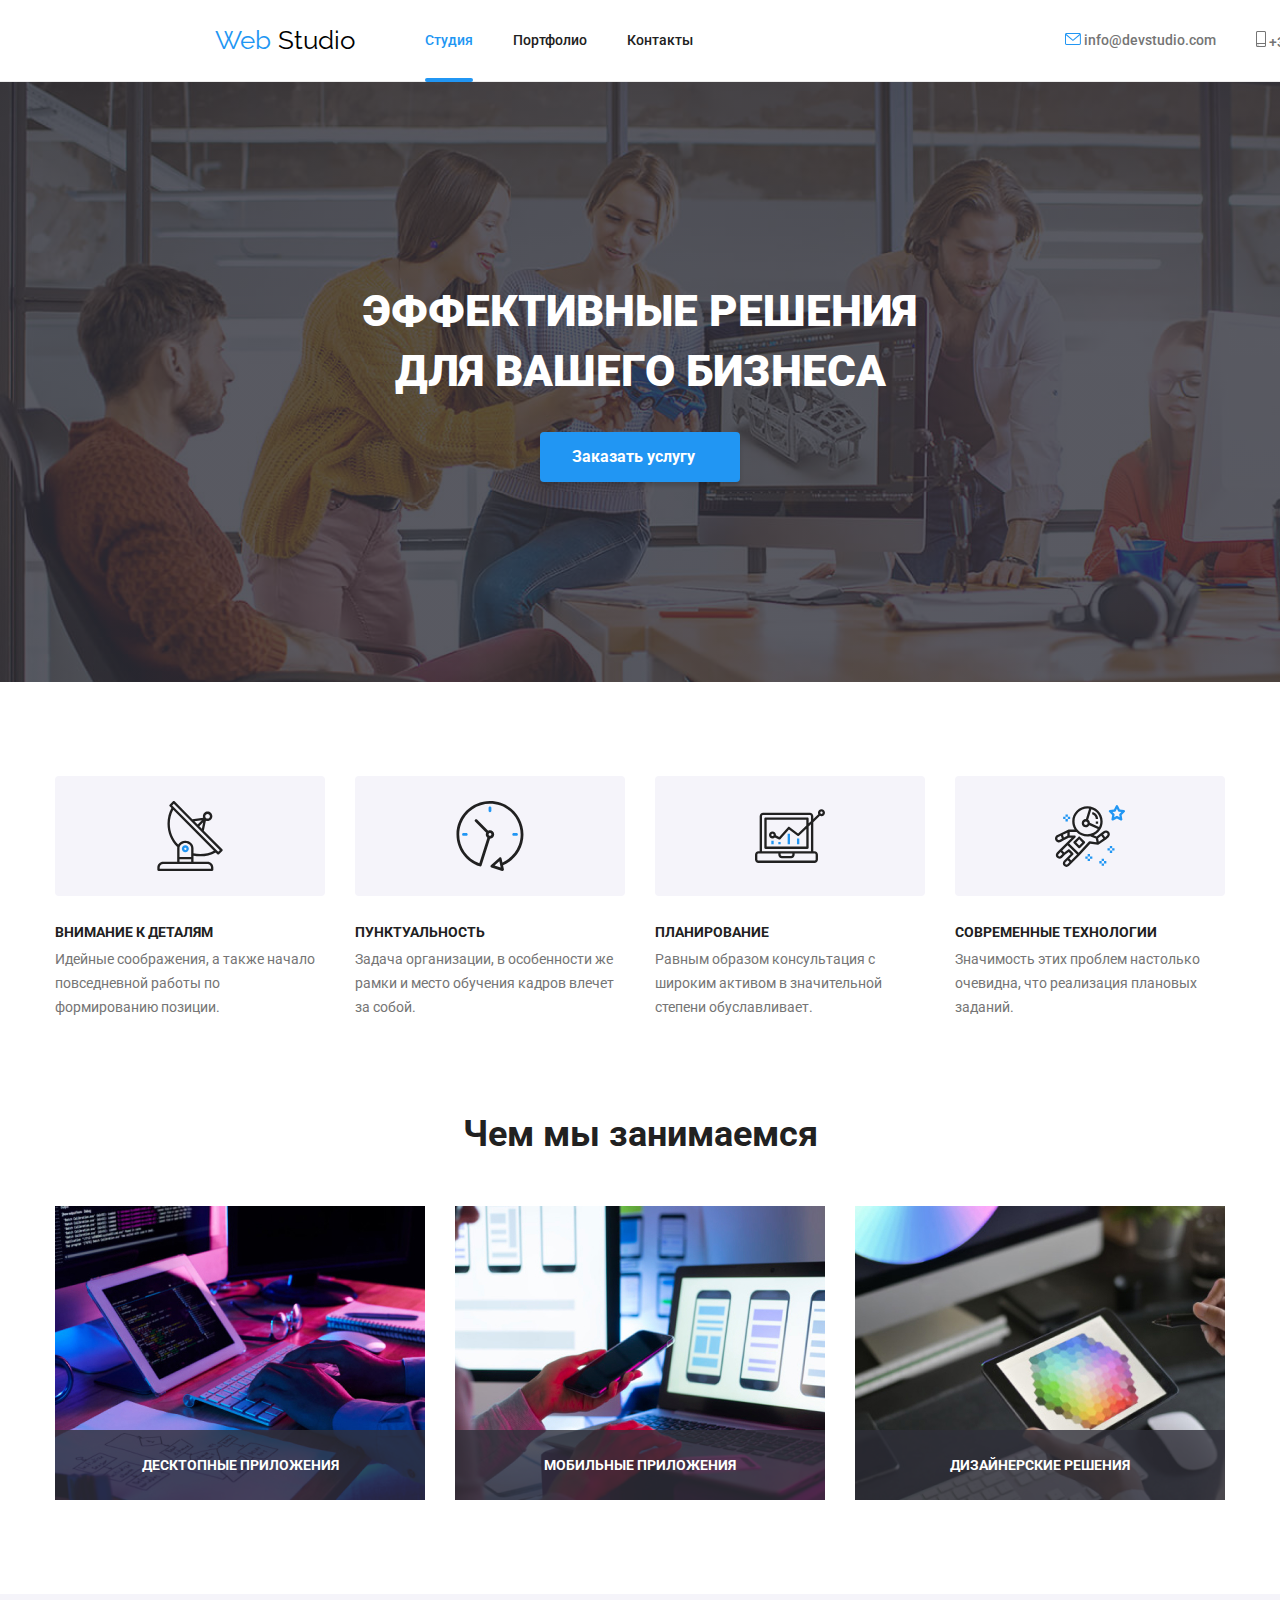
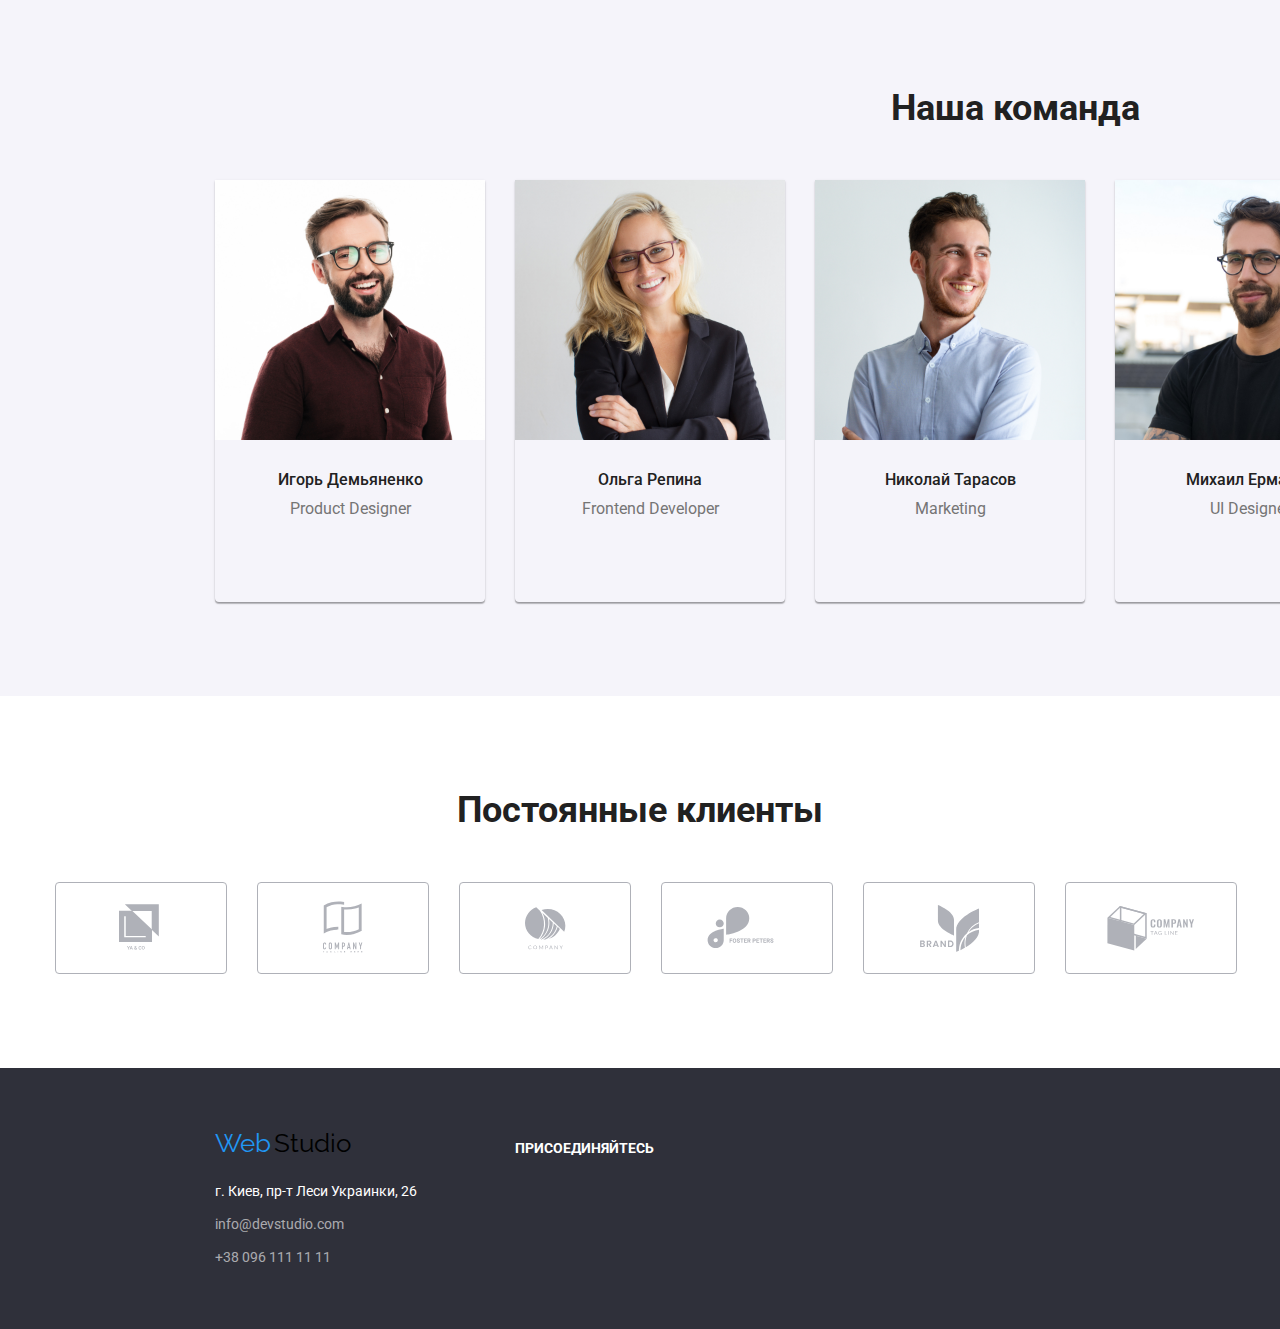
==== commit c58ba0e7: "Верстка сайта ver.1.2" ====
--- a/index.html
+++ b/index.html
@@ -451,7 +451,7 @@
 
 <div class="backdrop is-hidden" data-modal>
     <div class="modal">
-        <button data-modal-close>Закрить</button>
+        <button class="modal-btn" data-modal-close>Закрить</button>
     </div>
 </div>
 <script src="./js/modal.js"></script>
--- a/css/styles.css
+++ b/css/styles.css
@@ -76,13 +76,41 @@
 .auth-nav-svg:hover {
     color: #2196f3;
     fill: #2196f3;
+    
 }
 
 .site-nav .link.current,
 .site-nav-portfolio .link.current{
     color: #2196F3;
+    position: relative;
    
-} 
+}
+
+.site-nav-portfolio .link.current::after {
+    content: "";
+    display: flex;
+    position: absolute;
+    left: 0px;
+    top: 40px;
+    transform: translateY(37px);
+    height: 4px;
+    width: 100%;
+    background: #2196f3;
+    border-radius: 2px;
+}
+
+.site-nav .link.current::after {
+    content: "";
+    display: flex;
+    position: absolute;
+    left: 0px;
+    top: 40px;
+    transform: translateY(38px);
+    height: 4px;
+    width: 100%;
+    background: #2196f3;
+    border-radius: 2px;
+}
 
 /* .social-link :hover,
 .social-link :focus {
@@ -113,6 +141,7 @@
     color: #212121;
     font-weight: 500;
     line-height: 1.142;
+    transition: transform 250ms cubic-bezier(0.4, 0, 0.2, 1);
     } 
 
 .site-nav .link:not(:last-child),
@@ -130,6 +159,7 @@
     color: var(--primary-text-color);
     font-weight: 500;
     line-height:1.142;
+    transition: transform 250ms cubic-bezier(0.4, 0, 0.2, 1);
    }
 
 .auth-nav-svg {
@@ -165,7 +195,7 @@
    /*main*/
 
 .hero {
-   width: 1600px;
+    max-width: 1600px;
     margin: 0 auto 0;
     /* background:rgba(47, 48, 58, 0.8); */
     background-image: linear-gradient(to right, rgba(47, 48, 58, 0.8), rgba(47, 48, 58, 0.8)), url('../images/Header.jpg');
@@ -221,6 +251,7 @@
 .btn-baner:focus {
     color: var(--title-text-color);
     background-color: #ffffff;
+    
     }
 
     /* Особености */
@@ -524,6 +555,7 @@
     font-weight: 500;
     font-weight: 14px;
     line-height: 1.142x;
+    transition: transform 250ms cubic-bezier(0.4, 0, 0.2, 1);
     }
 
 .site-nav-portfolio .link:not(:last-child),
@@ -586,9 +618,11 @@
     display: block;
     width: 370px;
 
-    transition-property: height;
+    overflow: hidden;
+
+    /* transition-property: height;
     transition-duration: 250ms; 
-    transition-timing-function: cubic-bezier(0.4, 0, 0.2, 1);
+    transition-timing-function: cubic-bezier(0.4, 0, 0.2, 1); */
      /* border-left: 1px solid #EEEEEE;
      border-right: 1px solid #EEEEEE;
      border-bottom: 1px solid #EEEEEE;
@@ -597,6 +631,7 @@
  
  .container.projectr.about img {
      max-width: 100%;
+     overflow: hidden;
  } 
  
  .container-project-title {
@@ -604,6 +639,7 @@
      border-left: 1px solid #EEEEEE;
      border-right: 1px solid #EEEEEE;
      border-bottom: 1px solid #EEEEEE;
+     overflow: hidden;
  }
  
  .list-item{
@@ -651,32 +687,37 @@
      color: var(--primary-text-color);
      font-size: 16px;
      line-height: 1.875;
+    
      }
+
+.project-filtr .btn {
+    transition: background-color 2500ms cubic-bezier(0.4, 0, 0.2, 1);
+}     
  
  .projectr-about {
-     display: inline-block;
-     position: absolute;
-     left: 0;
-     bottom: 110px;
-     width: 100%;
-     height: 73%;
-     opacity: 0;
-     text-align: center;
-     
-     /* display: none; */
-     color: var(--color-text-white);
-     font-size: 18px;
-     line-height: 1.5;
-     background-color: rgba(33, 150, 243, 0.9);;
-     width: 370px;
-     
- }
-
-.container.projectr.about:hover .projectr-about {
-    opacity: 1;
-}
-
-
+      position: absolute;
+      top: 0;
+      left: 0;
+      width: 100%;
+      height: 100%;
+      background-color: rgba(33, 150, 243, 0.9);
+      padding: 63px 24px;
+      font-weight: 400;
+      font-size: 18px;
+      line-height: 1.5;
+      color: #ffffff;
+      /* opacity: 0; */
+      transform: translateY(100%);
+      transition: transform 250ms cubic-bezier(0.4, 0, 0.2, 1);
+
+
+ }
+
+.list-item:hover .projectr-about {
+    transform: translatey(0);
+   /* opacity: 1; */
+
+}
 .backdrop {
     position: fixed;
     left: 50%;
@@ -701,6 +742,23 @@
     transform: translate(-50%, -50%);
     width: 528px;
     height: 581px;
+
+    cursor: pointer;
     
     background-color: #fff;
+}
+
+.modal-btn {
+    cursor: pointer;
+    display: inline-block;
+    position: absolute;
+    content: "";
+    width: 200px;
+    height: 50px;
+    left: 50%;
+    top: 85%;
+    background: #2196F3;
+    box-shadow: 0px 4px 4px rgba(0, 0, 0, 0.15);
+    border-radius: 4px;
+    transform: translate(-50%, -50%);
 }